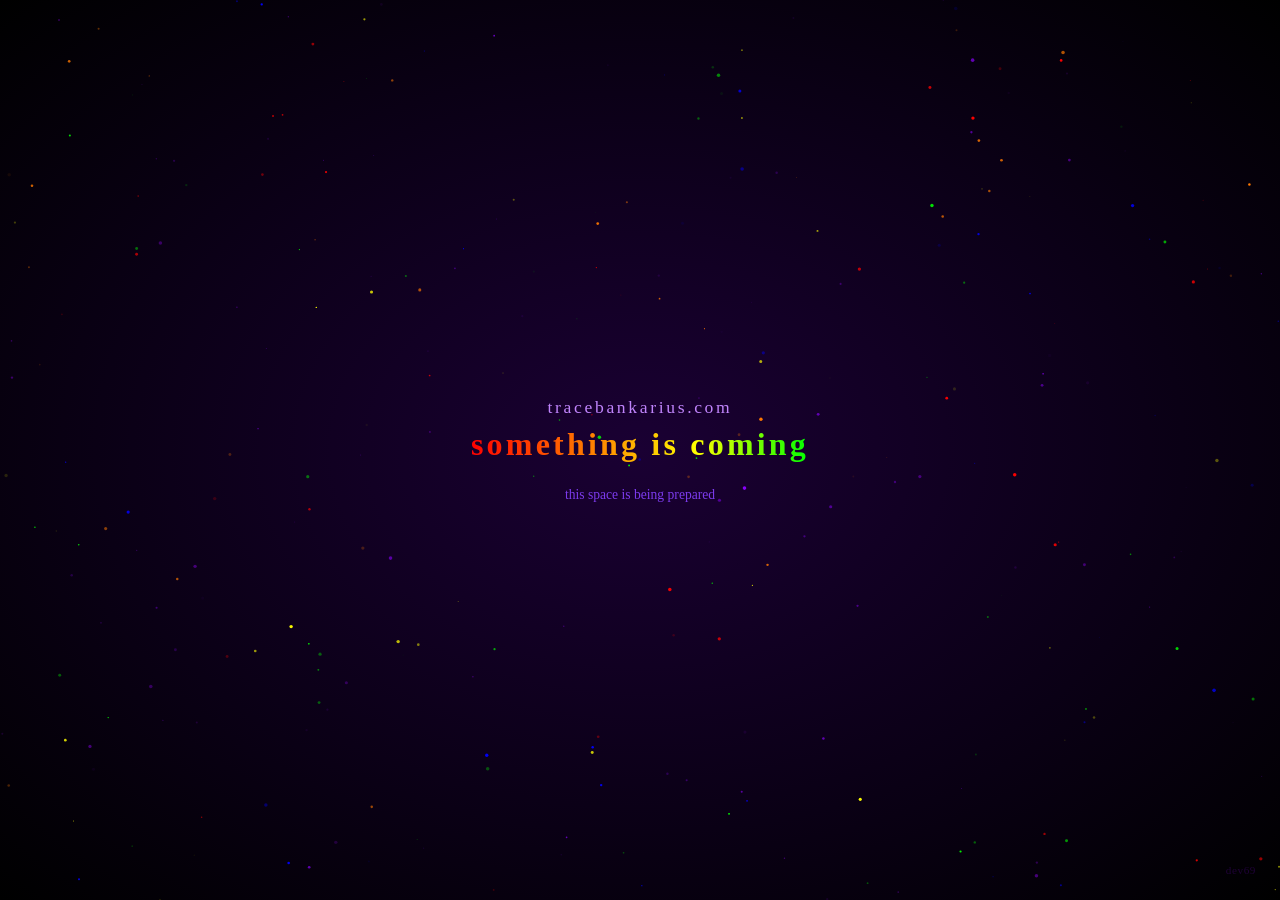
==== index.html @ 9f3695e5 "initial deploy" ====
<!DOCTYPE html>
<html lang="en">
<head>
<meta charset="UTF-8">
<meta name="viewport" content="width=device-width, initial-scale=1.0">
<title>tracebankarius.com — coming soon</title>
<style>
  *{margin:0;padding:0;box-sizing:border-box;}
  body{
    min-height:100vh;
    background:radial-gradient(ellipse at center, #1a0033 0%, #0a0015 60%, #000000 100%);
    display:flex;flex-direction:column;align-items:center;justify-content:center;
    font-family:'Georgia',serif;
    overflow:hidden;
    position:relative;
  }
  canvas{position:fixed;top:0;left:0;width:100%;height:100%;z-index:0;pointer-events:none;}
  .container{position:relative;z-index:1;text-align:center;padding:2rem;}
  h1{
    font-size:clamp(1.2rem,3vw,2rem);
    background:linear-gradient(90deg,#ff0000,#ff7700,#ffff00,#00ff00,#0000ff,#8b00ff,#ff0000);
    background-size:200%;
    -webkit-background-clip:text;-webkit-text-fill-color:transparent;
    animation:rainbow 4s linear infinite;
    margin-bottom:1rem;
    letter-spacing:0.1em;
  }
  @keyframes rainbow{0%{background-position:0%}100%{background-position:200%}}
  .domain{color:#c084fc;font-size:1.1rem;margin-bottom:0.5rem;letter-spacing:0.15em;}
  .sub{color:#7c3aed;font-size:0.85rem;margin-top:1.5rem;}
  .dev-link{
    position:fixed;bottom:1.5rem;right:1.5rem;
    font-size:0.7rem;color:#4b0082;text-decoration:none;
    opacity:0.4;transition:opacity 0.3s;
    letter-spacing:0.05em;
  }
  .dev-link:hover{opacity:0.8;}
</style>
</head>
<body>
<canvas id="stars"></canvas>
<div class="container">
  <div class="domain">tracebankarius.com</div>
  <h1>something is coming</h1>
  <div class="sub">this space is being prepared</div>
</div>
<a class="dev-link" href="/dev69">dev69</a>
<script>
const canvas=document.getElementById('stars');
const ctx=canvas.getContext('2d');
canvas.width=window.innerWidth;canvas.height=window.innerHeight;
const chakra=['#ff0000','#ff7700','#ffff00','#00ff00','#0000ff','#4b0082','#8b00ff'];
const stars=Array.from({length:300},()=>(({
  x:Math.random()*canvas.width,y:Math.random()*canvas.height,
  r:Math.random()*1.5+0.3,
  c:chakra[Math.floor(Math.random()*chakra.length)],
  a:Math.random(),da:(Math.random()-0.5)*0.02
})));
function draw(){
  ctx.clearRect(0,0,canvas.width,canvas.height);
  stars.forEach(s=>{
    s.a+=s.da;if(s.a<=0||s.a>=1)s.da*=-1;
    ctx.globalAlpha=s.a;ctx.fillStyle=s.c;
    ctx.beginPath();ctx.arc(s.x,s.y,s.r,0,Math.PI*2);ctx.fill();
  });
  requestAnimationFrame(draw);
}
draw();
</script>
</body>
</html>
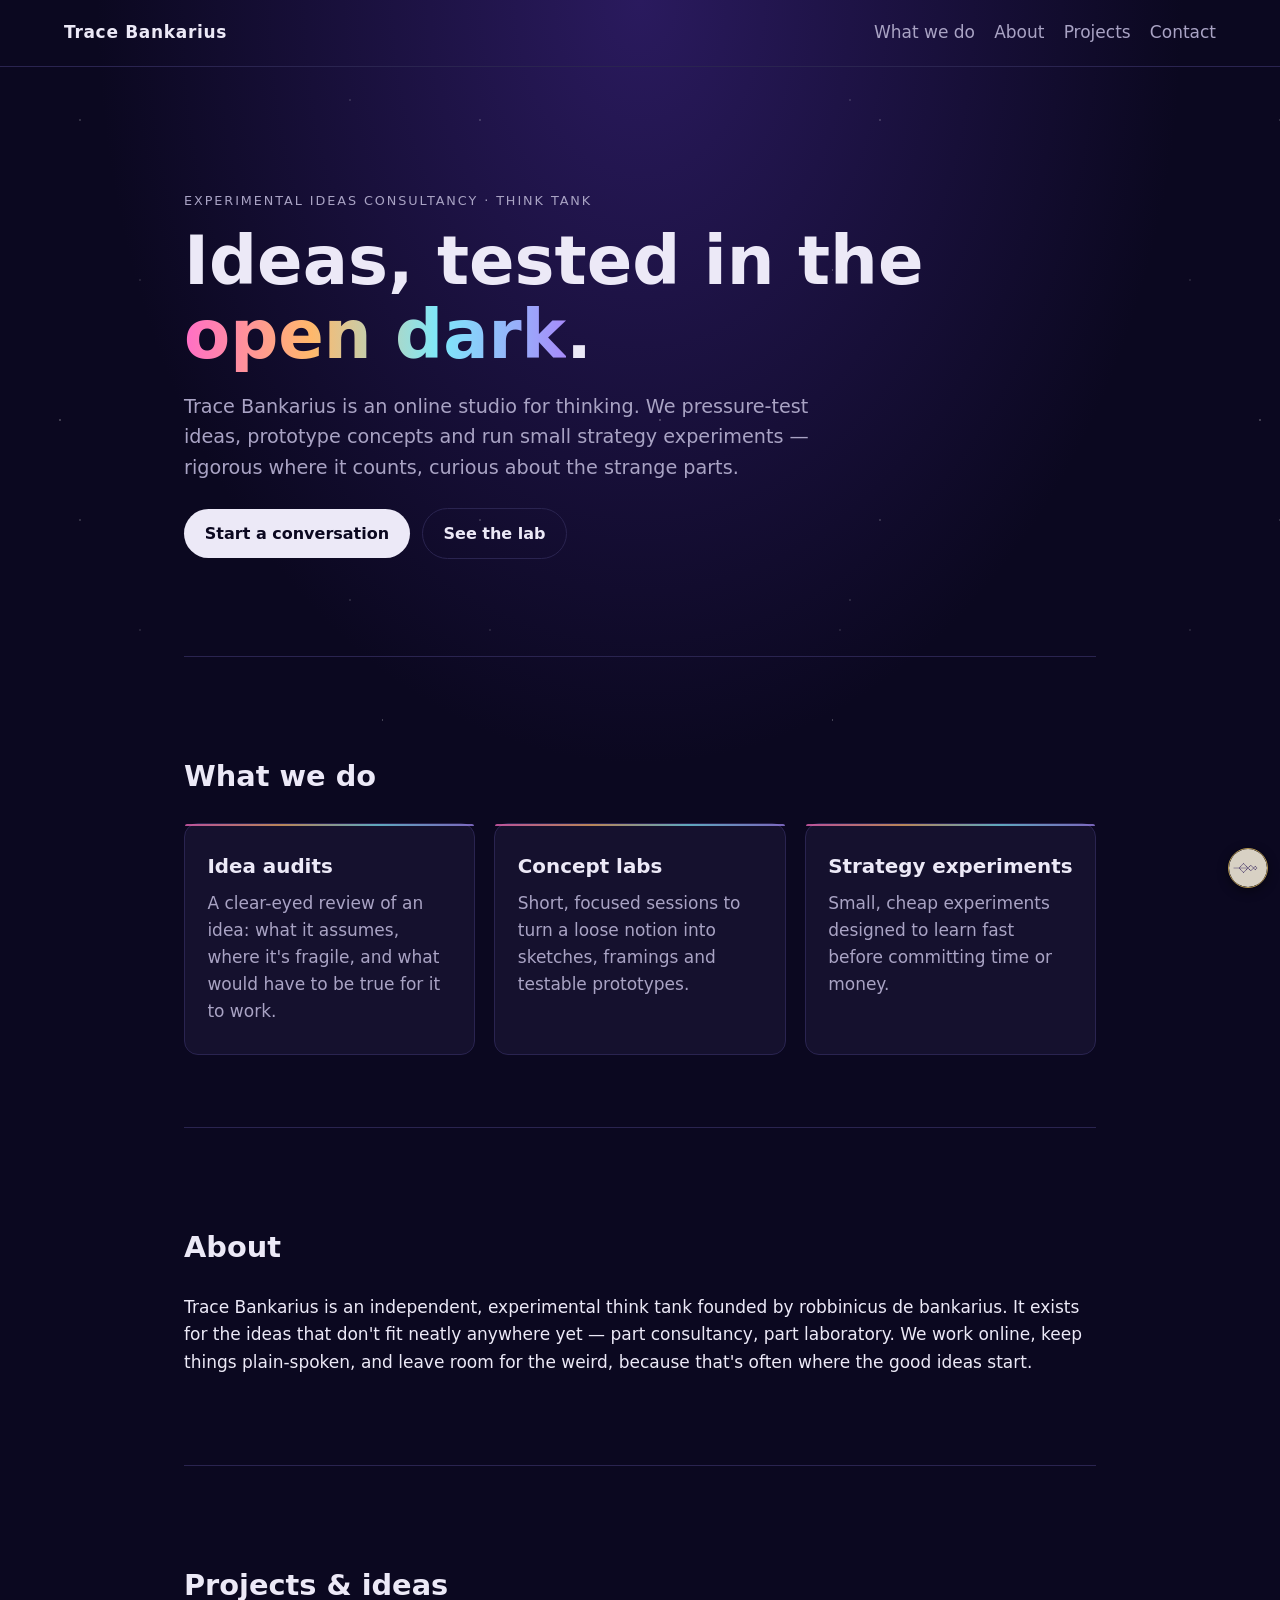
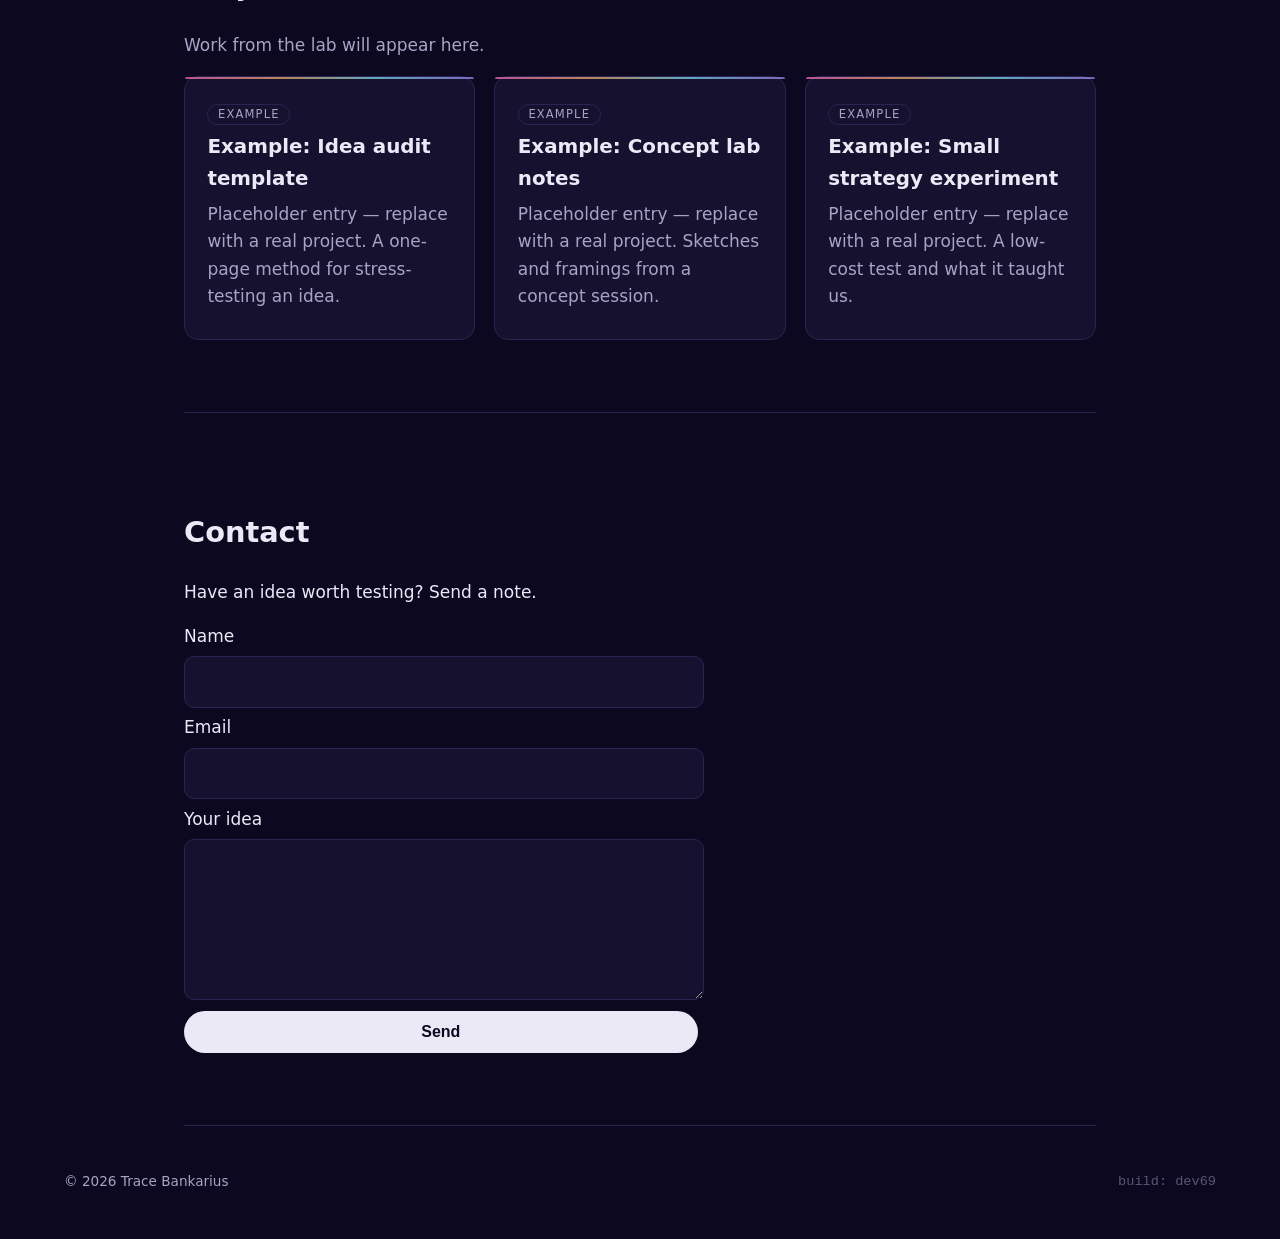
==== commit c8991b63: "Publish Trace Bankarius consultancy site (dev69) Replace coming-soon placeholder so tracebankarius.c" ====
--- a/index.html
+++ b/index.html
@@ -1,71 +1,32 @@
-<!DOCTYPE html>
-<html lang="en">
-<head>
-<meta charset="UTF-8">
-<meta name="viewport" content="width=device-width, initial-scale=1.0">
-<title>tracebankarius.com — coming soon</title>
-<style>
-  *{margin:0;padding:0;box-sizing:border-box;}
-  body{
-    min-height:100vh;
-    background:radial-gradient(ellipse at center, #1a0033 0%, #0a0015 60%, #000000 100%);
-    display:flex;flex-direction:column;align-items:center;justify-content:center;
-    font-family:'Georgia',serif;
-    overflow:hidden;
-    position:relative;
-  }
-  canvas{position:fixed;top:0;left:0;width:100%;height:100%;z-index:0;pointer-events:none;}
-  .container{position:relative;z-index:1;text-align:center;padding:2rem;}
-  h1{
-    font-size:clamp(1.2rem,3vw,2rem);
-    background:linear-gradient(90deg,#ff0000,#ff7700,#ffff00,#00ff00,#0000ff,#8b00ff,#ff0000);
-    background-size:200%;
-    -webkit-background-clip:text;-webkit-text-fill-color:transparent;
-    animation:rainbow 4s linear infinite;
-    margin-bottom:1rem;
-    letter-spacing:0.1em;
-  }
-  @keyframes rainbow{0%{background-position:0%}100%{background-position:200%}}
-  .domain{color:#c084fc;font-size:1.1rem;margin-bottom:0.5rem;letter-spacing:0.15em;}
-  .sub{color:#7c3aed;font-size:0.85rem;margin-top:1.5rem;}
-  .dev-link{
-    position:fixed;bottom:1.5rem;right:1.5rem;
-    font-size:0.7rem;color:#4b0082;text-decoration:none;
-    opacity:0.4;transition:opacity 0.3s;
-    letter-spacing:0.05em;
-  }
-  .dev-link:hover{opacity:0.8;}
-</style>
-</head>
-<body>
-<canvas id="stars"></canvas>
-<div class="container">
-  <div class="domain">tracebankarius.com</div>
-  <h1>something is coming</h1>
-  <div class="sub">this space is being prepared</div>
-</div>
-<a class="dev-link" href="/dev69">dev69</a>
-<script>
-const canvas=document.getElementById('stars');
-const ctx=canvas.getContext('2d');
-canvas.width=window.innerWidth;canvas.height=window.innerHeight;
-const chakra=['#ff0000','#ff7700','#ffff00','#00ff00','#0000ff','#4b0082','#8b00ff'];
-const stars=Array.from({length:300},()=>(({
-  x:Math.random()*canvas.width,y:Math.random()*canvas.height,
-  r:Math.random()*1.5+0.3,
-  c:chakra[Math.floor(Math.random()*chakra.length)],
-  a:Math.random(),da:(Math.random()-0.5)*0.02
-})));
-function draw(){
-  ctx.clearRect(0,0,canvas.width,canvas.height);
-  stars.forEach(s=>{
-    s.a+=s.da;if(s.a<=0||s.a>=1)s.da*=-1;
-    ctx.globalAlpha=s.a;ctx.fillStyle=s.c;
-    ctx.beginPath();ctx.arc(s.x,s.y,s.r,0,Math.PI*2);ctx.fill();
-  });
-  requestAnimationFrame(draw);
-}
-draw();
-</script>
-</body>
-</html>
+<!doctype html><html lang="en"><head><meta charset="utf-8"><meta name="viewport" content="width=device-width,initial-scale=1">
+<title>Trace Bankarius — Experimental Ideas Consultancy</title>
+<meta name="description" content="Trace Bankarius is an experimental online ideas consultancy and think tank: idea audits, concept labs and strategy experiments.">
+<link rel="stylesheet" href="styles.css"></head><body>
+<a class="skip" href="#main">Skip to content</a>
+<header class="nav"><a class="brand" href="#top">Trace Bankarius</a><nav aria-label="Primary"><a href="#what">What we do</a><a href="#about">About</a><a href="#projects">Projects</a><a href="#contact">Contact</a></nav></header>
+<main id="main">
+<section class="hero" id="top"><p class="eyebrow">Experimental ideas consultancy · think tank</p>
+<h1>Ideas, tested in the <span class="grad">open dark</span>.</h1>
+<p class="lede">Trace Bankarius is an online studio for thinking. We pressure-test ideas, prototype concepts and run small strategy experiments — rigorous where it counts, curious about the strange parts.</p>
+<p><a class="btn" href="#contact">Start a conversation</a> <a class="btn ghost" href="#projects">See the lab</a></p></section>
+<section id="what"><h2>What we do</h2><div class="cards">
+<article class="card"><h3>Idea audits</h3><p>A clear-eyed review of an idea: what it assumes, where it's fragile, and what would have to be true for it to work.</p></article>
+<article class="card"><h3>Concept labs</h3><p>Short, focused sessions to turn a loose notion into sketches, framings and testable prototypes.</p></article>
+<article class="card"><h3>Strategy experiments</h3><p>Small, cheap experiments designed to learn fast before committing time or money.</p></article></div></section>
+<section id="about"><h2>About</h2><p>Trace Bankarius is an independent, experimental think tank founded by robbinicus de bankarius. It exists for the ideas that don't fit neatly anywhere yet — part consultancy, part laboratory. We work online, keep things plain-spoken, and leave room for the weird, because that's often where the good ideas start.</p></section>
+<section id="projects"><h2>Projects &amp; ideas</h2><p class="muted">Work from the lab will appear here.</p>
+<div class="grid" id="project-grid">
+<noscript><article class="card"><span class="tag">Example</span><h3>Example project slot</h3><p>Projects are loaded from projects.json. Enable JavaScript to see the full list.</p></article></noscript>
+</div></section>
+<section id="contact"><h2>Contact</h2><p>Have an idea worth testing? Send a note.</p>
+<form name="contact" method="POST" data-netlify="true" netlify-honeypot="company" action="/thanks.html" class="form">
+<input type="hidden" name="form-name" value="contact">
+<p class="hp"><label>Leave this empty <input name="company" tabindex="-1" autocomplete="off"></label></p>
+<label for="n">Name</label><input id="n" name="name" required autocomplete="name">
+<label for="e">Email</label><input id="e" type="email" name="email" required autocomplete="email">
+<label for="m">Your idea</label><textarea id="m" name="message" rows="5" required></textarea>
+<button class="btn" type="submit">Send</button></form></section>
+</main>
+<footer><p>© <span id="y">2026</span> Trace Bankarius</p><p class="tag-build">build: dev69</p></footer>
+<script src="main.js" defer></script><script src="/rinse-button.js" defer></script>
+</body></html>
--- a/styles.css
+++ b/styles.css
@@ -0,0 +1,24 @@
+:root{--bg:#0b0820;--ink:#ece9f7;--mut:#a9a3c4;--card:#15112e;--line:#2a2450;--grad:linear-gradient(90deg,#ff6ec7,#ffb86b,#7ee8fa,#a78bfa)}
+*{box-sizing:border-box}html{scroll-behavior:smooth}
+body{margin:0;font:17px/1.6 system-ui,-apple-system,Segoe UI,Roboto,sans-serif;color:var(--ink);background:var(--bg);
+background-image:radial-gradient(1px 1px at 20% 30%,#fff8,transparent),radial-gradient(1px 1px at 70% 20%,#fff6,transparent),radial-gradient(1px 1px at 40% 80%,#fff5,transparent),radial-gradient(1px 1px at 85% 60%,#fff7,transparent),radial-gradient(1.5px 1.5px at 10% 70%,#fff6,transparent),radial-gradient(ellipse at top,#2a1a5e 0,transparent 60%);background-size:400px 400px,500px 500px,350px 350px,450px 450px,600px 600px,100% 100%;background-attachment:fixed}
+.skip{position:absolute;left:-999px}.skip:focus{left:1rem;top:1rem;background:#fff;color:#000;padding:.5rem}
+.nav{display:flex;justify-content:space-between;align-items:center;flex-wrap:wrap;gap:1rem;padding:1.2rem 5vw;border-bottom:1px solid var(--line)}
+.brand{font-weight:700;letter-spacing:.04em;color:var(--ink);text-decoration:none}
+nav a{color:var(--mut);margin-left:1.2rem;text-decoration:none}nav a:hover,nav a:focus{color:var(--ink)}
+main{max-width:1040px;margin:auto;padding:0 5vw}section{padding:4.5rem 0;border-bottom:1px solid var(--line)}
+.hero{padding:7rem 0 5rem}.eyebrow{color:var(--mut);text-transform:uppercase;letter-spacing:.15em;font-size:.8rem}
+h1{font-size:clamp(2.3rem,6vw,4.2rem);line-height:1.1;margin:.4rem 0 1rem}h2{font-size:1.8rem}
+.grad{background:var(--grad);-webkit-background-clip:text;background-clip:text;color:transparent}
+.lede{font-size:1.2rem;color:var(--mut);max-width:42rem}.muted{color:var(--mut)}
+.btn{display:inline-block;padding:.75rem 1.3rem;border-radius:999px;background:var(--ink);color:var(--bg);font-weight:600;text-decoration:none;border:0;cursor:pointer;font-size:1rem;margin:.3rem .4rem 0 0}
+.btn.ghost{background:transparent;color:var(--ink);border:1px solid var(--line)}
+.cards,.grid{display:grid;gap:1.2rem;grid-template-columns:repeat(auto-fit,minmax(240px,1fr))}
+.card{background:var(--card);border:1px solid var(--line);border-radius:14px;padding:1.4rem;position:relative}
+.card:before{content:"";position:absolute;inset:0 0 auto;height:2px;background:var(--grad);border-radius:14px 14px 0 0;opacity:.7}
+.card h3{margin:.3rem 0}.card p{color:var(--mut);margin:.4rem 0}.card a{color:#7ee8fa}
+.tag{font-size:.72rem;text-transform:uppercase;letter-spacing:.1em;border:1px solid var(--line);border-radius:999px;padding:.15rem .6rem;color:var(--mut)}
+.form{display:grid;gap:.4rem;max-width:520px}.form input,.form textarea{background:var(--card);border:1px solid var(--line);color:var(--ink);border-radius:10px;padding:.7rem;font:inherit}
+:focus-visible{outline:2px solid #7ee8fa;outline-offset:2px}.hp{position:absolute;left:-9999px}
+footer{display:flex;justify-content:space-between;padding:2rem 5vw;color:var(--mut);font-size:.85rem}.tag-build{opacity:.5;font-family:monospace}
+@media (prefers-reduced-motion:reduce){html{scroll-behavior:auto}}
